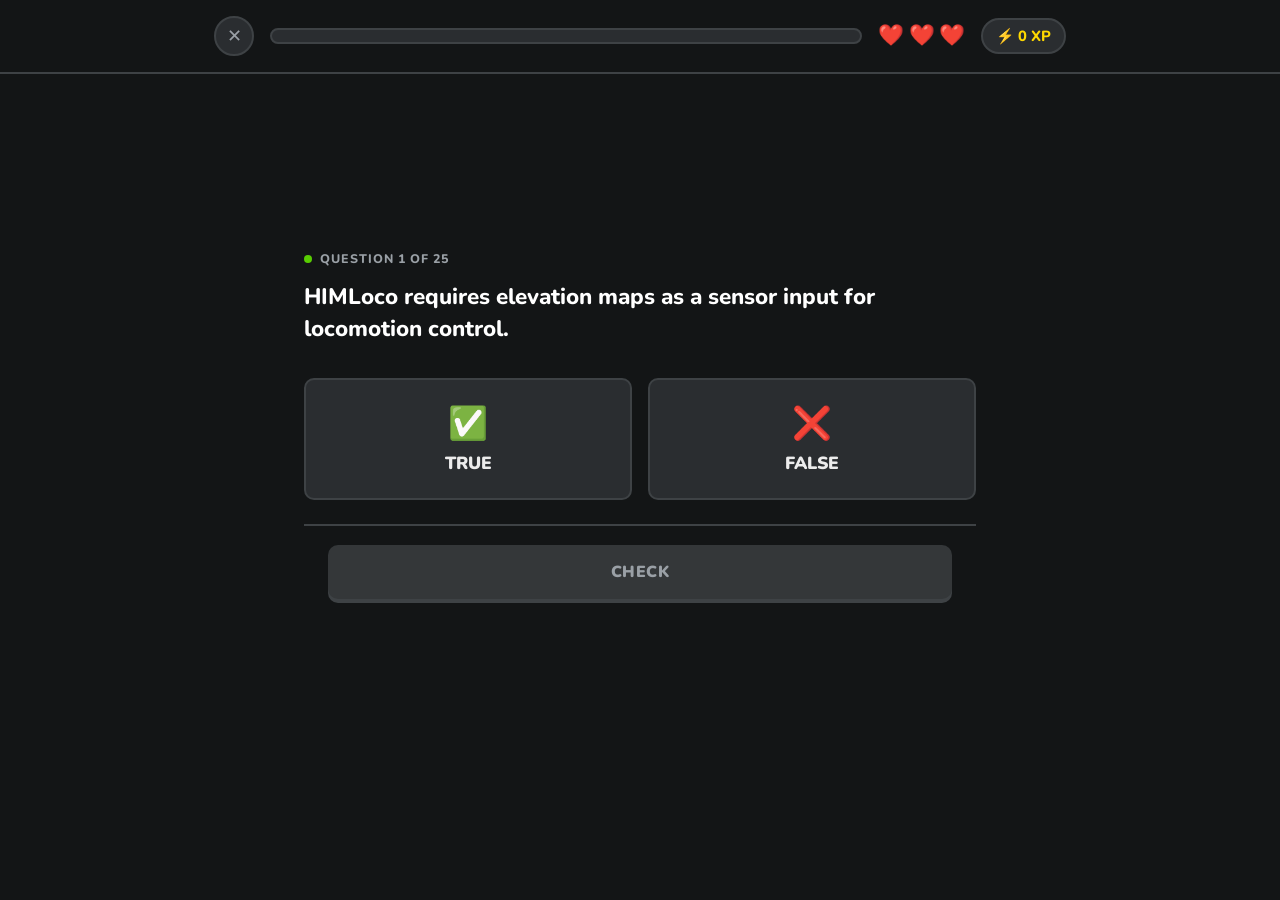
==== quiz.html @ 7a8cf4cb "🚀 Initial commit: Duolingo-style TEEP Internship quiz website - Two courses: HIMLoco (ICLR 2024) & N" ====
<!DOCTYPE html>
<html lang="en">
<head>
  <meta charset="UTF-8">
  <meta name="viewport" content="width=device-width, initial-scale=1.0">
  <title>Quiz — Hucenrotia Selection</title>
  <meta name="description" content="AI Robotics research quiz — HIMLoco and NaVILA">
  <link rel="stylesheet" href="css/style.css">
  <style>
    .quiz-body-inner { max-width: 720px; margin: 0 auto; }
    body { padding-bottom: 80px; }
  </style>
</head>
<body>

  <!-- Quiz Header -->
  <header class="quiz-header" id="quizHeader">
    <div class="container">
      <button class="btn-close" id="btnClose" title="Quit quiz">✕</button>
      <div class="progress-bar-wrap">
        <div class="progress-bar-fill" id="progressFill" style="width:0%"></div>
      </div>
      <div class="hearts" id="hearts"></div>
      <div class="xp-counter" id="xpCounter">⚡ 0 XP</div>
    </div>
  </header>

  <!-- Quiz Body -->
  <main class="quiz-body">
    <div class="container quiz-body-inner">
      <div class="question-counter" id="questionLabel">
        <span class="qc-dot"></span> Loading...
      </div>

      <!-- Image (hidden by default) -->
      <div class="question-image-wrap" id="imageWrap" style="display:none">
        <img id="questionImg" src="" alt="Paper figure">
        <div class="img-caption" id="imgCaption"></div>
      </div>

      <div class="question-text" id="questionText">Loading question...</div>

      <!-- Dynamic options area -->
      <div id="optionsArea"></div>

      <!-- Check button (hidden when feedback bar is active) -->
      <div class="quiz-footer" id="quizFooter">
        <div class="container" style="max-width:720px">
          <button class="btn-check idle" id="btnCheck" disabled>CHECK</button>
        </div>
      </div>
    </div>
  </main>

  <!-- Feedback Bar (slides up from bottom) -->
  <div class="feedback-bar" id="feedbackBar">
    <div class="feedback-inner">
      <div class="feedback-message">
        <div class="feedback-title" id="feedbackTitle"></div>
        <div class="feedback-explain" id="feedbackExplain"></div>
      </div>
      <button class="btn-continue" id="btnContinue">CONTINUE →</button>
    </div>
  </div>

  <!-- XP Popup -->
  <div class="xp-popup" id="xpPopup">+10 XP!</div>

  <!-- Quit Modal -->
  <div class="modal-overlay" id="modalOverlay">
    <div class="modal">
      <div class="modal-emoji">🤔</div>
      <h2>Quit the quiz?</h2>
      <p>Your progress will be saved but this session's XP will be counted so far.</p>
      <div class="modal-actions">
        <button class="btn-primary" id="modalCancel">Keep Going!</button>
        <button class="btn-secondary" id="modalQuit">Yes, quit</button>
      </div>
    </div>
  </div>

  <script src="js/app.js"></script>
  <script src="js/questions.js"></script>
  <script src="js/quiz.js"></script>
  <script>
    // Enable the check button properly — bridge between idle and enabled state
    document.addEventListener('DOMContentLoaded', () => {
      const btnCheck = document.getElementById('btnCheck');
      // Remove HTML disabled attr; our JS handles the visual state
      btnCheck.removeAttribute('disabled');
    });
  </script>
</body>
</html>
---- css/style.css ----
@import url('https://fonts.googleapis.com/css2?family=Nunito:wght@400;600;700;800;900&display=swap');
:root{--bg:#131516;--bg2:#1C1D1F;--card:#2A2D30;--card2:#343739;--border:#3E4245;--green:#58CC02;--green-dark:#46A302;--green-shadow:#3D8A00;--green-light:#D7FFB8;--green-bg:rgba(88,204,2,.12);--red:#FF4B4B;--red-dark:#CC3333;--red-light:#FFD0D0;--red-bg:rgba(255,75,75,.12);--blue:#1CB0F6;--blue-dark:#1899D6;--orange:#FF9600;--gold:#FFD900;--purple:#CE82FF;--white:#FFF;--text:#ECECEC;--text-muted:#9AA0A6;--radius:16px;--radius-sm:10px;--shadow:0 4px 0 rgba(0,0,0,.5);--shadow-green:0 4px 0 #3D8A00;--shadow-card:0 8px 32px rgba(0,0,0,.4);--transition:.18s ease;--font:'Nunito',sans-serif}
*,*::before,*::after{box-sizing:border-box;margin:0;padding:0}
html{scroll-behavior:smooth}
body{font-family:var(--font);background:var(--bg);color:var(--text);min-height:100vh;line-height:1.5;-webkit-font-smoothing:antialiased}
a{color:inherit;text-decoration:none}
img{max-width:100%;height:auto;display:block}
button{cursor:pointer;font-family:var(--font);border:none;outline:none}
::-webkit-scrollbar{width:6px}::-webkit-scrollbar-track{background:var(--bg2)}::-webkit-scrollbar-thumb{background:var(--border);border-radius:3px}
h1{font-size:clamp(1.8rem,4vw,2.8rem);font-weight:900;line-height:1.2}
h2{font-size:clamp(1.4rem,3vw,2rem);font-weight:800}
h3{font-size:1.2rem;font-weight:700}
p{font-size:1rem;color:var(--text-muted)}
.container{max-width:900px;margin:0 auto;padding:0 1.5rem}
.flex{display:flex}.flex-center{display:flex;align-items:center;justify-content:center}.flex-between{display:flex;align-items:center;justify-content:space-between}.flex-col{display:flex;flex-direction:column}
.gap-sm{gap:.5rem}.gap{gap:1rem}.gap-lg{gap:1.5rem}.text-center{text-align:center}.w-full{width:100%}

/* Navbar */
.navbar{position:sticky;top:0;z-index:100;background:rgba(19,21,22,.95);backdrop-filter:blur(12px);border-bottom:1px solid var(--border);padding:.8rem 0}
.navbar .container{display:flex;align-items:center;justify-content:space-between}
.navbar-brand{display:flex;align-items:center;gap:.6rem;font-weight:900;font-size:1.3rem;letter-spacing:-.5px}
.navbar-brand .logo-icon{width:36px;height:36px;background:var(--green);border-radius:10px;display:flex;align-items:center;justify-content:center;font-size:1.2rem;box-shadow:0 2px 0 var(--green-shadow)}
.navbar-xp{display:flex;align-items:center;gap:.4rem;background:var(--card);border:2px solid var(--border);border-radius:20px;padding:.4rem .9rem;font-weight:800;font-size:.9rem;color:var(--gold)}

/* Hero */
.hero{padding:5rem 0 3rem;text-align:center;position:relative;overflow:hidden}
.hero::before{content:'';position:absolute;top:-50%;left:50%;transform:translateX(-50%);width:600px;height:600px;background:radial-gradient(circle,rgba(88,204,2,.08) 0%,transparent 70%);pointer-events:none}
.hero-badge{display:inline-flex;align-items:center;gap:.4rem;background:rgba(88,204,2,.15);border:1px solid rgba(88,204,2,.3);color:var(--green);font-weight:700;font-size:.82rem;padding:.4rem 1rem;border-radius:20px;margin-bottom:1.5rem;letter-spacing:.5px;text-transform:uppercase}
.hero h1{margin-bottom:1rem}.hero h1 span{color:var(--green)}
.hero p{font-size:1.1rem;margin-bottom:2.5rem;max-width:560px;margin-left:auto;margin-right:auto}

/* Mascot */
.mascot{position:relative;display:inline-block;margin-bottom:2rem;animation:mascot-float 3s ease-in-out infinite}
.mascot-body{width:90px;height:100px;background:linear-gradient(135deg,#2A2D30 0%,#343739 100%);border-radius:50% 50% 40% 40%;border:3px solid var(--border);position:relative;margin:0 auto;box-shadow:0 8px 24px rgba(0,0,0,.4)}
.mascot-face{position:absolute;top:50%;left:50%;transform:translate(-50%,-55%);font-size:2.8rem}
.mascot-arm-l,.mascot-arm-r{position:absolute;top:30px;width:20px;height:50px;background:linear-gradient(135deg,#2A2D30,#343739);border-radius:10px;border:2px solid var(--border)}
.mascot-arm-l{left:-22px;transform:rotate(15deg)}.mascot-arm-r{right:-22px;transform:rotate(-15deg)}
.mascot-glow{position:absolute;inset:-10px;background:radial-gradient(circle,rgba(88,204,2,.2) 0%,transparent 70%);border-radius:50%;animation:pulse-glow 2s ease-in-out infinite}

/* Course cards */
.courses-section{padding:1rem 0 5rem}
.section-title{text-align:center;font-size:.8rem;font-weight:800;text-transform:uppercase;letter-spacing:1.5px;color:var(--text-muted);margin-bottom:2rem}
.courses-grid{display:grid;grid-template-columns:repeat(auto-fit,minmax(380px,1fr));gap:1.5rem}
.course-card{background:var(--card);border:2px solid var(--border);border-radius:var(--radius);overflow:hidden;transition:transform var(--transition),border-color var(--transition),box-shadow var(--transition);cursor:pointer;position:relative}
.course-card:hover{transform:translateY(-4px);border-color:var(--green);box-shadow:0 16px 48px rgba(88,204,2,.15)}
.course-card.himloco{--accent:#58CC02;--accent-bg:rgba(88,204,2,.08)}
.course-card.navila{--accent:#1CB0F6;--accent-bg:rgba(28,176,246,.08)}
.course-card-header{padding:1.5rem 1.5rem 1rem;background:var(--accent-bg);position:relative;overflow:hidden}
.course-card-header::after{content:'';position:absolute;top:-30px;right:-30px;width:100px;height:100px;background:radial-gradient(circle,var(--accent),transparent 70%);opacity:.15}
.course-tag{display:inline-flex;align-items:center;gap:.3rem;font-size:.72rem;font-weight:800;text-transform:uppercase;letter-spacing:1px;color:var(--accent);background:rgba(255,255,255,.08);padding:.25rem .75rem;border-radius:20px;border:1px solid var(--accent);margin-bottom:1rem}
.course-card-title{font-size:1.3rem;font-weight:900;color:var(--white);margin-bottom:.3rem}
.course-card-subtitle{font-size:.85rem;color:var(--text-muted)}
.course-card-body{padding:1.2rem 1.5rem}
.course-stats{display:flex;gap:1.5rem;margin-bottom:1.2rem}
.course-stat{display:flex;flex-direction:column}
.course-stat-value{font-size:1.1rem;font-weight:800;color:var(--white)}
.course-stat-label{font-size:.75rem;color:var(--text-muted);font-weight:600}
.course-progress-bar{height:8px;background:var(--border);border-radius:4px;overflow:hidden;margin-bottom:.5rem}
.course-progress-fill{height:100%;background:var(--accent);border-radius:4px;transition:width .6s cubic-bezier(.34,1.56,.64,1)}
.course-progress-text{font-size:.78rem;color:var(--text-muted);font-weight:600;margin-bottom:1.2rem}
.course-topics{display:flex;flex-wrap:wrap;gap:.4rem;margin-bottom:1.4rem}
.topic-chip{font-size:.72rem;font-weight:700;background:var(--card2);border:1px solid var(--border);border-radius:6px;padding:.25rem .65rem;color:var(--text-muted)}
.btn-start{width:100%;padding:.9rem;background:var(--accent);color:var(--bg);font-size:.95rem;font-weight:900;border-radius:var(--radius-sm);border:none;box-shadow:0 4px 0 color-mix(in srgb,var(--accent) 60%,black);transition:transform var(--transition),box-shadow var(--transition);text-transform:uppercase;letter-spacing:.5px;display:flex;align-items:center;justify-content:center;gap:.5rem}
.btn-start:hover{transform:translateY(-2px);box-shadow:0 6px 0 color-mix(in srgb,var(--accent) 60%,black)}
.btn-start:active{transform:translateY(2px)}

/* Stats row */
.stats-row{display:flex;justify-content:center;gap:3rem;padding:2rem 0;border-top:1px solid var(--border);border-bottom:1px solid var(--border);margin:2rem 0}
.stat-item{text-align:center}
.stat-num{font-size:2rem;font-weight:900;color:var(--green)}
.stat-desc{font-size:.82rem;color:var(--text-muted)}

/* Quiz header */
.quiz-header{position:sticky;top:0;z-index:50;background:var(--bg);border-bottom:2px solid var(--border);padding:1rem 0}
.quiz-header .container{display:flex;align-items:center;gap:1rem}
.btn-close{width:40px;height:40px;border-radius:50%;background:var(--card);border:2px solid var(--border);color:var(--text-muted);font-size:1.1rem;display:flex;align-items:center;justify-content:center;transition:all var(--transition);flex-shrink:0}
.btn-close:hover{border-color:var(--red);color:var(--red);background:var(--red-bg)}
.progress-bar-wrap{flex:1;height:16px;background:var(--card);border-radius:8px;overflow:hidden;border:2px solid var(--border)}
.progress-bar-fill{height:100%;background:linear-gradient(90deg,var(--green) 0%,#8BFF28 100%);border-radius:6px;transition:width .5s cubic-bezier(.34,1.56,.64,1);position:relative}
.progress-bar-fill::after{content:'';position:absolute;top:2px;left:8px;right:8px;height:4px;background:rgba(255,255,255,.4);border-radius:2px}
.hearts{display:flex;gap:.3rem;flex-shrink:0}
.heart{font-size:1.3rem;transition:transform .3s}
.heart.lost{filter:grayscale(1);opacity:.3;transform:scale(.9)}
.heart.breaking{animation:heart-break .4s ease forwards}
.xp-counter{display:flex;align-items:center;gap:.35rem;font-weight:800;font-size:.92rem;color:var(--gold);background:var(--card);border:2px solid var(--border);border-radius:20px;padding:.3rem .8rem;flex-shrink:0}

/* Quiz body */
.quiz-body{min-height:calc(100vh - 80px - 100px);display:flex;flex-direction:column;justify-content:center;padding:2.5rem 0}
.question-label{font-size:.78rem;font-weight:800;text-transform:uppercase;letter-spacing:1.5px;color:var(--text-muted);margin-bottom:1rem}
.question-text{font-size:clamp(1.1rem,2.5vw,1.4rem);font-weight:800;color:var(--white);margin-bottom:2rem;line-height:1.45}
.question-image-wrap{margin-bottom:1.5rem;border-radius:var(--radius);overflow:hidden;border:2px solid var(--border);position:relative;background:var(--card2)}
.question-image-wrap img{width:100%;max-height:340px;object-fit:contain;display:block}
.question-image-wrap .img-caption{position:absolute;bottom:0;left:0;right:0;background:linear-gradient(0deg,rgba(0,0,0,.8) 0%,transparent 100%);padding:1rem 1rem .7rem;font-size:.78rem;color:var(--text-muted);font-style:italic}

/* Options */
.options-grid{display:grid;grid-template-columns:1fr 1fr;gap:.85rem;margin-bottom:1.5rem}
.options-grid.single-col{grid-template-columns:1fr}
.option-btn{background:var(--card);border:2px solid var(--border);border-radius:var(--radius-sm);padding:1rem 1.2rem;color:var(--text);font-size:.95rem;font-weight:700;text-align:left;display:flex;align-items:center;gap:.75rem;transition:all var(--transition);cursor:pointer;position:relative;overflow:hidden}
.option-btn:hover:not(:disabled){border-color:var(--blue);background:rgba(28,176,246,.08);transform:translateY(-2px);box-shadow:0 4px 16px rgba(28,176,246,.15)}
.option-key{width:32px;height:32px;border-radius:8px;background:var(--card2);border:2px solid var(--border);display:flex;align-items:center;justify-content:center;font-size:.78rem;font-weight:900;color:var(--text-muted);flex-shrink:0;transition:all var(--transition)}
.option-text{flex:1;line-height:1.35}
.option-btn.selected{border-color:var(--blue);background:rgba(28,176,246,.12)}
.option-btn.selected .option-key{background:var(--blue);border-color:var(--blue);color:var(--white)}
.option-btn.correct{border-color:var(--green);background:var(--green-bg);animation:bounce-in .4s cubic-bezier(.34,1.56,.64,1)}
.option-btn.correct .option-key{background:var(--green);border-color:var(--green);color:var(--white)}
.option-btn.wrong{border-color:var(--red);background:var(--red-bg);animation:shake .4s ease}
.option-btn.wrong .option-key{background:var(--red);border-color:var(--red);color:var(--white)}
.option-btn:disabled{cursor:not-allowed;transform:none!important}

/* True/False */
.tf-grid{display:grid;grid-template-columns:1fr 1fr;gap:1rem;margin-bottom:1.5rem}
.tf-btn{padding:1.4rem;border-radius:var(--radius-sm);border:2px solid var(--border);background:var(--card);font-size:1.1rem;font-weight:900;color:var(--text);display:flex;flex-direction:column;align-items:center;gap:.4rem;transition:all var(--transition)}
.tf-btn .tf-icon{font-size:2rem}
.tf-btn:hover:not(:disabled){transform:translateY(-3px)}
.tf-btn.true-btn:hover:not(:disabled){border-color:var(--green);background:var(--green-bg)}
.tf-btn.false-btn:hover:not(:disabled){border-color:var(--red);background:var(--red-bg)}
.tf-btn.selected.true-btn{border-color:var(--green);background:var(--green-bg);color:var(--green)}
.tf-btn.selected.false-btn{border-color:var(--red);background:var(--red-bg);color:var(--red)}
.tf-btn.correct{border-color:var(--green);background:var(--green-bg);animation:bounce-in .4s cubic-bezier(.34,1.56,.64,1)}
.tf-btn.wrong{border-color:var(--red);background:var(--red-bg);animation:shake .4s ease}
.tf-btn:disabled{cursor:not-allowed;transform:none!important}

/* Fill in blank */
.fillblank-sentence{font-size:1.15rem;font-weight:700;color:var(--white);line-height:2;margin-bottom:1.5rem;padding:1.5rem;background:var(--card);border-radius:var(--radius-sm);border:2px solid var(--border)}
.blank-slot{display:inline-flex;align-items:center;min-width:140px;height:38px;background:var(--bg);border-bottom:3px solid var(--blue);border-radius:4px;padding:0 .75rem;font-weight:900;color:var(--blue);font-size:1rem;vertical-align:middle;cursor:pointer;transition:all var(--transition);justify-content:center}
.blank-slot.filled{background:rgba(28,176,246,.1)}
.blank-slot.correct{border-color:var(--green);color:var(--green);background:var(--green-bg)}
.blank-slot.wrong{border-color:var(--red);color:var(--red);background:var(--red-bg)}
.word-bank{display:flex;flex-wrap:wrap;gap:.6rem;padding:1.2rem;background:var(--card);border-radius:var(--radius-sm);border:2px solid var(--border);margin-bottom:1.5rem}
.word-chip{padding:.5rem 1rem;background:var(--bg);border:2px solid var(--border);border-radius:8px;font-size:.92rem;font-weight:800;color:var(--text);cursor:pointer;transition:all var(--transition);box-shadow:0 2px 0 rgba(0,0,0,.3)}
.word-chip:hover{border-color:var(--blue);color:var(--blue);transform:translateY(-2px)}
.word-chip.used{opacity:.3;cursor:not-allowed;transform:none!important}

/* Footer bar */
.quiz-footer{background:var(--bg);border-top:2px solid var(--border);padding:1.2rem 0;position:sticky;bottom:0;z-index:40}
.btn-check{width:100%;padding:1rem;font-size:1rem;font-weight:900;text-transform:uppercase;letter-spacing:.5px;border-radius:var(--radius-sm);border:none;transition:all var(--transition)}
.btn-check.idle{background:var(--card2);color:var(--text-muted);cursor:not-allowed;box-shadow:0 4px 0 var(--border)}
.btn-check.ready{background:var(--green);color:var(--bg);cursor:pointer;box-shadow:var(--shadow-green)}
.btn-check.ready:hover{transform:translateY(-2px);box-shadow:0 6px 0 var(--green-shadow)}
.btn-check.ready:active{transform:translateY(2px)}
.btn-check.continue-correct{background:var(--green);color:var(--bg);cursor:pointer;box-shadow:var(--shadow-green)}
.btn-check.continue-wrong{background:var(--red);color:var(--white);cursor:pointer;box-shadow:0 4px 0 var(--red-dark)}

/* Feedback bar */
.feedback-bar{position:fixed;bottom:0;left:0;right:0;z-index:60;padding:1.5rem 2rem;transform:translateY(100%);transition:transform .35s cubic-bezier(.34,1.56,.64,1)}
.feedback-bar.show{transform:translateY(0)}
.feedback-bar.correct-bar{background:var(--green-bg);border-top:3px solid var(--green)}
.feedback-bar.wrong-bar{background:var(--red-bg);border-top:3px solid var(--red)}
.feedback-inner{max-width:900px;margin:0 auto;display:flex;align-items:center;justify-content:space-between;gap:1rem}
.feedback-message{flex:1}
.feedback-message .feedback-title{font-size:1.1rem;font-weight:900;margin-bottom:.25rem}
.correct-bar .feedback-title{color:var(--green)}.wrong-bar .feedback-title{color:var(--red)}
.feedback-message .feedback-explain{font-size:.85rem;color:var(--text-muted);line-height:1.5}
.btn-continue{padding:.8rem 2rem;font-size:.95rem;font-weight:900;text-transform:uppercase;letter-spacing:.5px;border-radius:var(--radius-sm);border:none;cursor:pointer;white-space:nowrap;transition:all var(--transition)}
.correct-bar .btn-continue{background:var(--green);color:var(--bg);box-shadow:0 4px 0 var(--green-shadow)}
.wrong-bar .btn-continue{background:var(--red);color:var(--white);box-shadow:0 4px 0 var(--red-dark)}
.btn-continue:hover{transform:translateY(-2px)}
.btn-continue:active{transform:translateY(2px)}

/* XP popup */
.xp-popup{position:fixed;bottom:120px;right:2rem;background:var(--gold);color:#7B5800;font-weight:900;font-size:1rem;padding:.5rem 1.2rem;border-radius:20px;opacity:0;transform:translateY(20px);transition:all .3s ease;pointer-events:none;z-index:70;box-shadow:0 4px 16px rgba(255,217,0,.4)}
.xp-popup.show{opacity:1;transform:translateY(0)}.xp-popup.hide{opacity:0;transform:translateY(-30px)}

/* Results page */
.results-page{min-height:100vh;display:flex;flex-direction:column;align-items:center;justify-content:center;padding:2rem;text-align:center;position:relative;overflow:hidden}
.results-page canvas{position:fixed;top:0;left:0;width:100%;height:100%;pointer-events:none;z-index:0}
.results-card{position:relative;z-index:1;background:var(--card);border:2px solid var(--border);border-radius:24px;padding:3rem 2.5rem;max-width:520px;width:100%;box-shadow:var(--shadow-card)}
.results-emoji{font-size:5rem;margin-bottom:1rem}
.results-title{font-size:2rem;font-weight:900;color:var(--white);margin-bottom:.5rem}
.results-subtitle{color:var(--text-muted);margin-bottom:2.5rem}
.results-stats{display:grid;grid-template-columns:repeat(3,1fr);gap:1rem;margin-bottom:2.5rem}
.result-stat{background:var(--card2);border:2px solid var(--border);border-radius:var(--radius-sm);padding:1rem}
.result-stat-icon{font-size:1.5rem;margin-bottom:.4rem}
.result-stat-value{font-size:1.4rem;font-weight:900;color:var(--white)}
.result-stat-label{font-size:.72rem;font-weight:700;color:var(--text-muted);text-transform:uppercase;letter-spacing:.5px}
.results-accuracy-bar-wrap{background:var(--border);height:12px;border-radius:6px;overflow:hidden;margin-bottom:.5rem}
.results-accuracy-fill{height:100%;border-radius:6px;transition:width 1.2s cubic-bezier(.34,1.56,.64,1)}
.accuracy-good{background:linear-gradient(90deg,var(--green) 0%,#8BFF28 100%)}
.accuracy-mid{background:linear-gradient(90deg,var(--orange) 0%,#FFCA00 100%)}
.accuracy-low{background:linear-gradient(90deg,var(--red) 0%,#FF8080 100%)}
.results-actions{display:flex;flex-direction:column;gap:.75rem}
.btn-primary{padding:1rem;background:var(--green);color:var(--bg);font-size:1rem;font-weight:900;border-radius:var(--radius-sm);border:none;box-shadow:var(--shadow-green);text-transform:uppercase;letter-spacing:.5px;transition:all var(--transition);cursor:pointer}
.btn-primary:hover{transform:translateY(-2px);box-shadow:0 6px 0 var(--green-shadow)}
.btn-secondary{padding:1rem;background:transparent;color:var(--blue);font-size:.95rem;font-weight:800;border-radius:var(--radius-sm);border:2px solid var(--blue);text-transform:uppercase;letter-spacing:.5px;transition:all var(--transition);cursor:pointer}
.btn-secondary:hover{background:rgba(28,176,246,.1);transform:translateY(-1px)}

/* Modal */
.modal-overlay{position:fixed;inset:0;background:rgba(0,0,0,.75);backdrop-filter:blur(4px);z-index:200;display:flex;align-items:center;justify-content:center;padding:1rem;opacity:0;pointer-events:none;transition:opacity .3s}
.modal-overlay.open{opacity:1;pointer-events:all}
.modal{background:var(--card);border:2px solid var(--border);border-radius:24px;padding:2.5rem;max-width:400px;width:100%;text-align:center;box-shadow:var(--shadow-card);transform:scale(.9);transition:transform .3s cubic-bezier(.34,1.56,.64,1)}
.modal-overlay.open .modal{transform:scale(1)}
.modal-emoji{font-size:3.5rem;margin-bottom:1rem}
.modal h2{margin-bottom:.5rem}.modal p{margin-bottom:2rem}
.modal-actions{display:flex;flex-direction:column;gap:.75rem}

/* Misc */
.difficulty-dots{display:flex;gap:4px;margin-bottom:.5rem}
.dot{width:10px;height:10px;border-radius:50%;background:var(--border)}.dot.filled{background:var(--accent)}
.site-footer{border-top:1px solid var(--border);padding:2rem 0;text-align:center;color:var(--text-muted);font-size:.82rem}
.site-footer a{color:var(--green);font-weight:700}
.question-counter{font-size:.78rem;font-weight:800;text-transform:uppercase;letter-spacing:1px;color:var(--text-muted);margin-bottom:.75rem;display:flex;align-items:center;gap:.5rem}
.qc-dot{width:8px;height:8px;border-radius:50%;background:var(--green);display:inline-block;animation:pulse-glow 1.5s infinite}

/* Animations */
@keyframes mascot-float{0%,100%{transform:translateY(0)}50%{transform:translateY(-12px)}}
@keyframes pulse-glow{0%,100%{opacity:.5;transform:scale(.9)}50%{opacity:1;transform:scale(1.1)}}
@keyframes bounce-in{0%{transform:scale(.9)}60%{transform:scale(1.04)}100%{transform:scale(1)}}
@keyframes shake{0%,100%{transform:translateX(0)}20%{transform:translateX(-8px)}40%{transform:translateX(8px)}60%{transform:translateX(-6px)}80%{transform:translateX(6px)}}
@keyframes heart-break{0%{transform:scale(1)}30%{transform:scale(1.4)}100%{transform:scale(.8);filter:grayscale(1);opacity:.3}}
@keyframes fadeInUp{from{opacity:0;transform:translateY(24px)}to{opacity:1;transform:translateY(0)}}
@keyframes fadeIn{from{opacity:0}to{opacity:1}}
@keyframes pop{0%{transform:scale(.5);opacity:0}70%{transform:scale(1.1)}100%{transform:scale(1);opacity:1}}
.anim-fade-up{animation:fadeInUp .4s ease forwards}
.anim-fade{animation:fadeIn .3s ease forwards}
.anim-pop{animation:pop .5s cubic-bezier(.34,1.56,.64,1) forwards}

@media(max-width:640px){.courses-grid{grid-template-columns:1fr}.options-grid{grid-template-columns:1fr}.stats-row{gap:1.5rem}.feedback-inner{flex-direction:column;align-items:flex-start}.btn-continue{width:100%}}
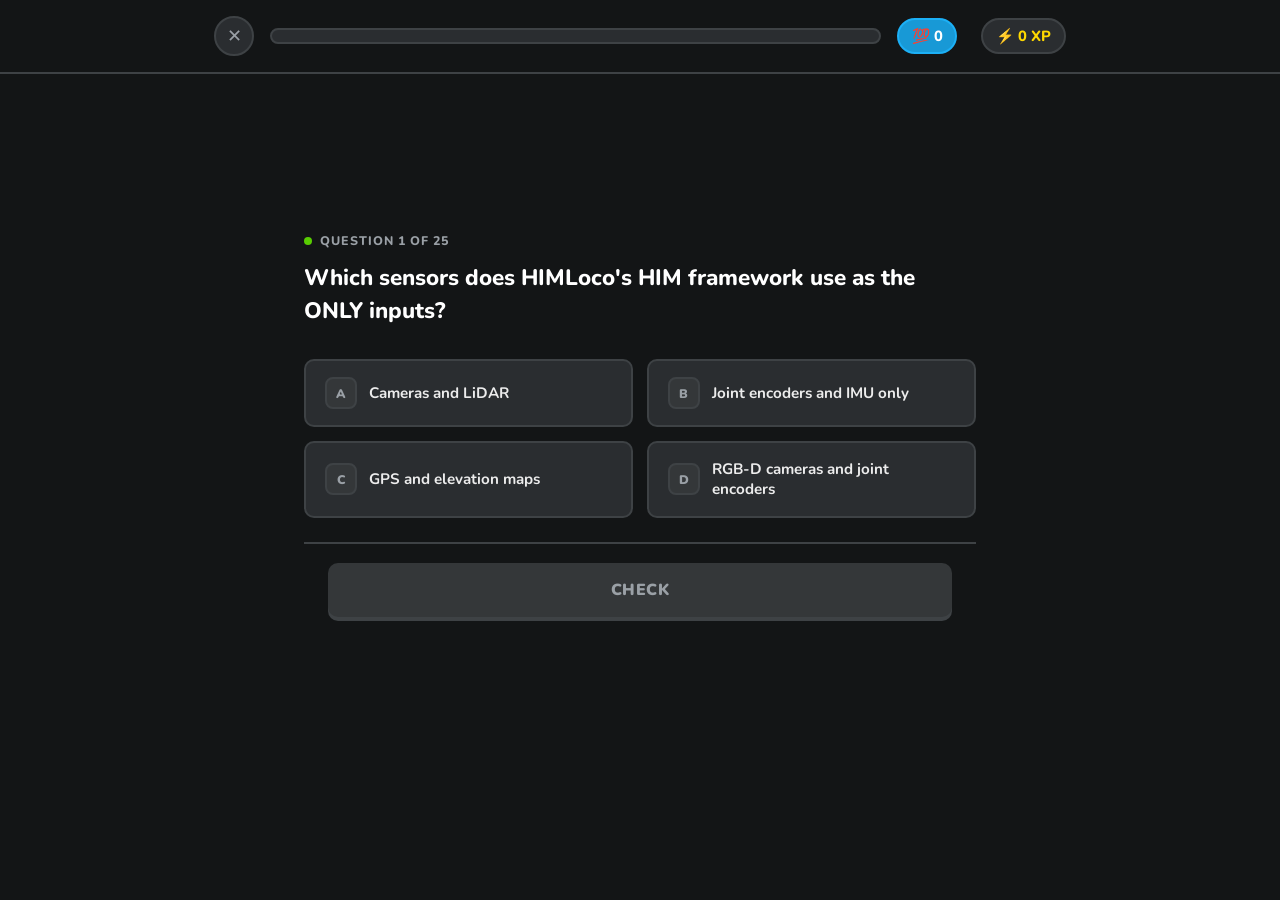
==== commit 1f66d9b2: "🌟 Add user registration, unlimited lives, and local leaderboard" ====
--- a/quiz.html
+++ b/quiz.html
@@ -20,7 +20,7 @@
       <div class="progress-bar-wrap">
         <div class="progress-bar-fill" id="progressFill" style="width:0%"></div>
       </div>
-      <div class="hearts" id="hearts"></div>
+      <div class="xp-counter" id="scoreCounter" style="color:var(--white);border-color:var(--blue);background:var(--blue-dark);margin-right:0.5rem">💯 0</div>
       <div class="xp-counter" id="xpCounter">⚡ 0 XP</div>
     </div>
   </header>
--- a/css/style.css
+++ b/css/style.css
@@ -215,3 +215,26 @@
 .anim-pop{animation:pop .5s cubic-bezier(.34,1.56,.64,1) forwards}
 
 @media(max-width:640px){.courses-grid{grid-template-columns:1fr}.options-grid{grid-template-columns:1fr}.stats-row{gap:1.5rem}.feedback-inner{flex-direction:column;align-items:flex-start}.btn-continue{width:100%}}
+
+/* =============================================
+   REGISTRATION & LEADERBOARD
+============================================= */
+.form-group { margin-bottom: 1.2rem; text-align: left; }
+.form-group label { display: block; font-size: 0.85rem; font-weight: 800; color: var(--text-muted); margin-bottom: 0.4rem; }
+.form-control { width: 100%; padding: 0.8rem 1rem; border-radius: 8px; border: 2px solid var(--border); background: var(--bg); color: var(--text); font-size: 1rem; font-family: var(--font); transition: border-color var(--transition); }
+.form-control:focus { border-color: var(--green); outline: none; }
+.error-msg { color: var(--red); font-size: 0.85rem; font-weight: 700; margin-top: 0.4rem; display: none; }
+.error-msg.show { display: block; }
+
+.leaderboard { margin-top: 2rem; border: 2px solid var(--border); border-radius: var(--radius-sm); overflow: hidden; background: var(--card2); }
+.leaderboard-header { background: rgba(0,0,0,0.2); padding: 1rem; font-weight: 800; font-size: 0.9rem; color: var(--text-muted); text-transform: uppercase; letter-spacing: 1px; display: grid; grid-template-columns: 3rem 1fr 4rem 5rem; gap: 1rem; }
+.leaderboard-row { display: grid; grid-template-columns: 3rem 1fr 4rem 5rem; gap: 1rem; padding: 1rem; border-top: 1px solid var(--border); align-items: center; transition: background 0.2s; }
+.leaderboard-row:hover { background: rgba(255,255,255,0.03); }
+.lb-rank { font-weight: 900; font-size: 1.1rem; color: var(--text-muted); text-align: center; }
+.lb-rank.top-1 { color: #FFD700; font-size: 1.4rem; }
+.lb-rank.top-2 { color: #C0C0C0; font-size: 1.2rem; }
+.lb-rank.top-3 { color: #CD7F32; font-size: 1.2rem; }
+.lb-name { font-weight: 800; color: var(--white); white-space: nowrap; overflow: hidden; text-overflow: ellipsis; }
+.lb-email { font-size: 0.75rem; color: var(--text-muted); font-weight: 600; margin-top: 0.2rem; white-space: nowrap; overflow: hidden; text-overflow: ellipsis; }
+.lb-score { font-weight: 900; color: var(--green); text-align: right; }
+.lb-xp { font-weight: 800; color: var(--gold); font-size: 0.85rem; text-align: right; }
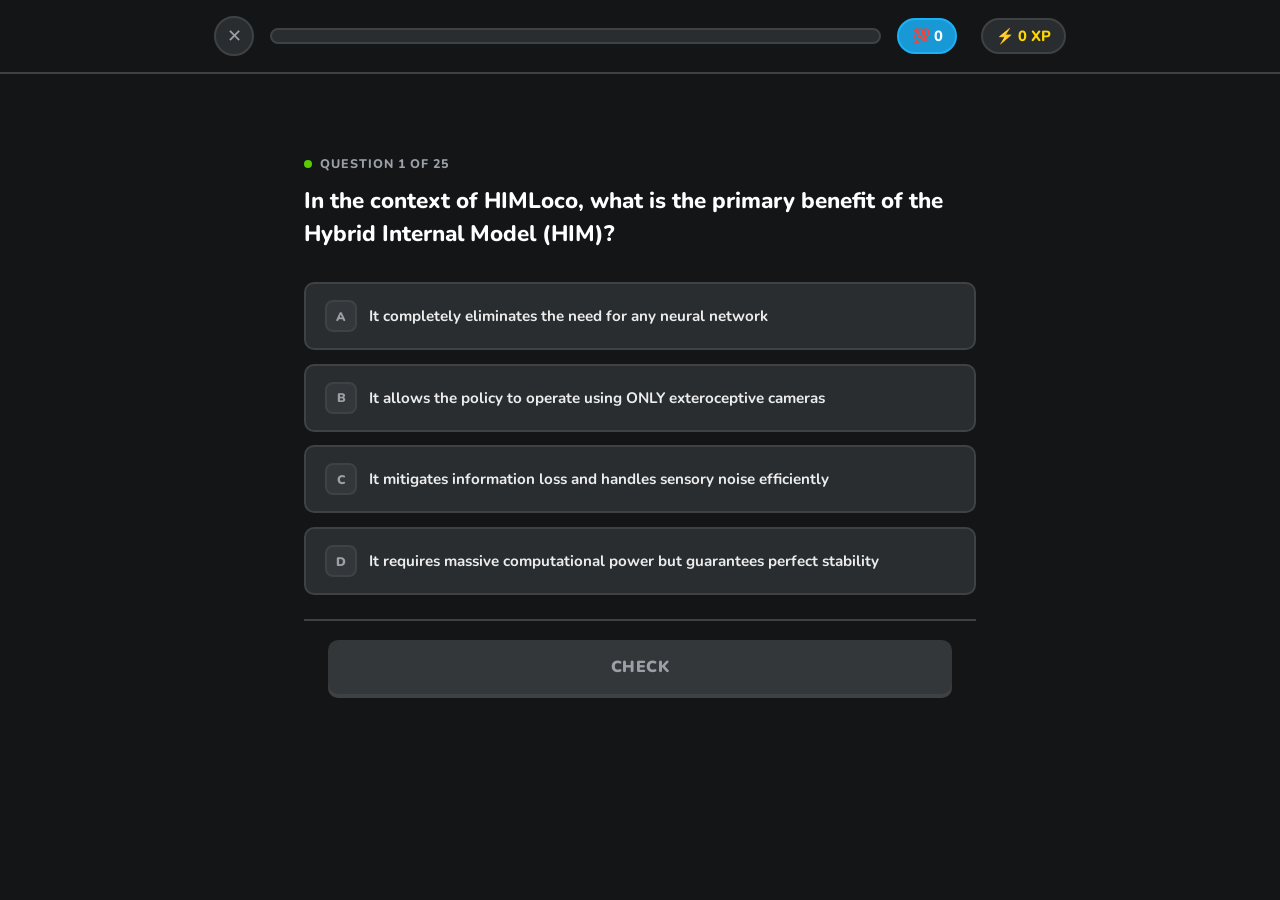
==== commit 8fb5ce60: "🧹 Cache-bust JS files to force refresh for clients" ====
--- a/quiz.html
+++ b/quiz.html
@@ -79,9 +79,9 @@
     </div>
   </div>
 
-  <script src="js/app.js"></script>
-  <script src="js/questions.js"></script>
-  <script src="js/quiz.js"></script>
+  <script src="js/app.js?v=2"></script>
+  <script src="js/questions.js?v=2"></script>
+  <script src="js/quiz.js?v=2"></script>
   <script>
     // Enable the check button properly — bridge between idle and enabled state
     document.addEventListener('DOMContentLoaded', () => {
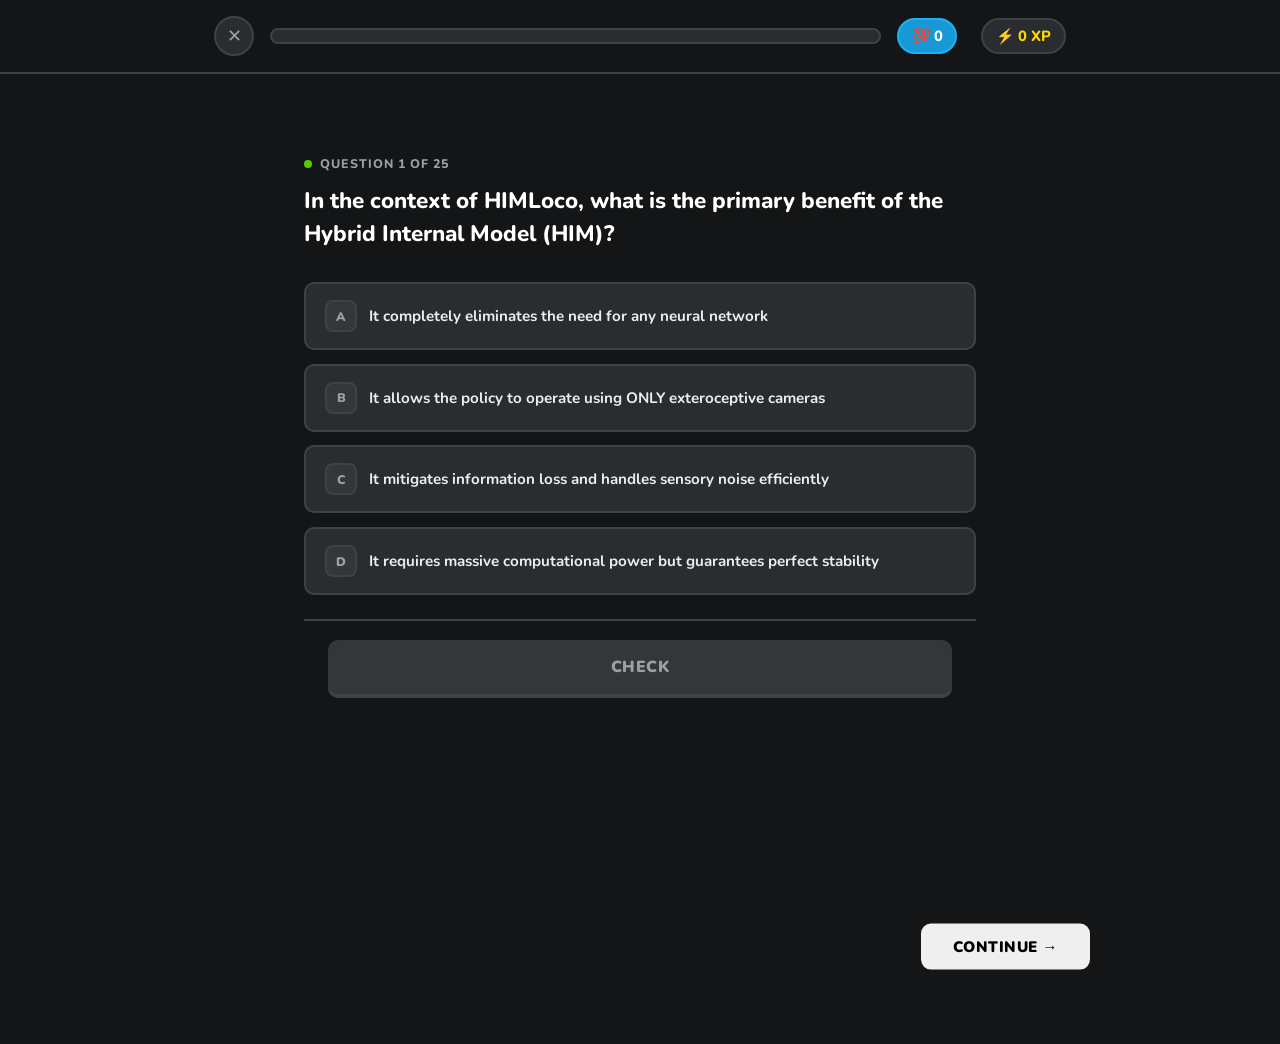
==== commit e05e9934: "📱 Fix mobile CSS cutoff and async Google Sheets saving" ====
--- a/quiz.html
+++ b/quiz.html
@@ -8,7 +8,7 @@
   <link rel="stylesheet" href="css/style.css">
   <style>
     .quiz-body-inner { max-width: 720px; margin: 0 auto; }
-    body { padding-bottom: 80px; }
+    body { padding-bottom: 250px; }
   </style>
 </head>
 <body>
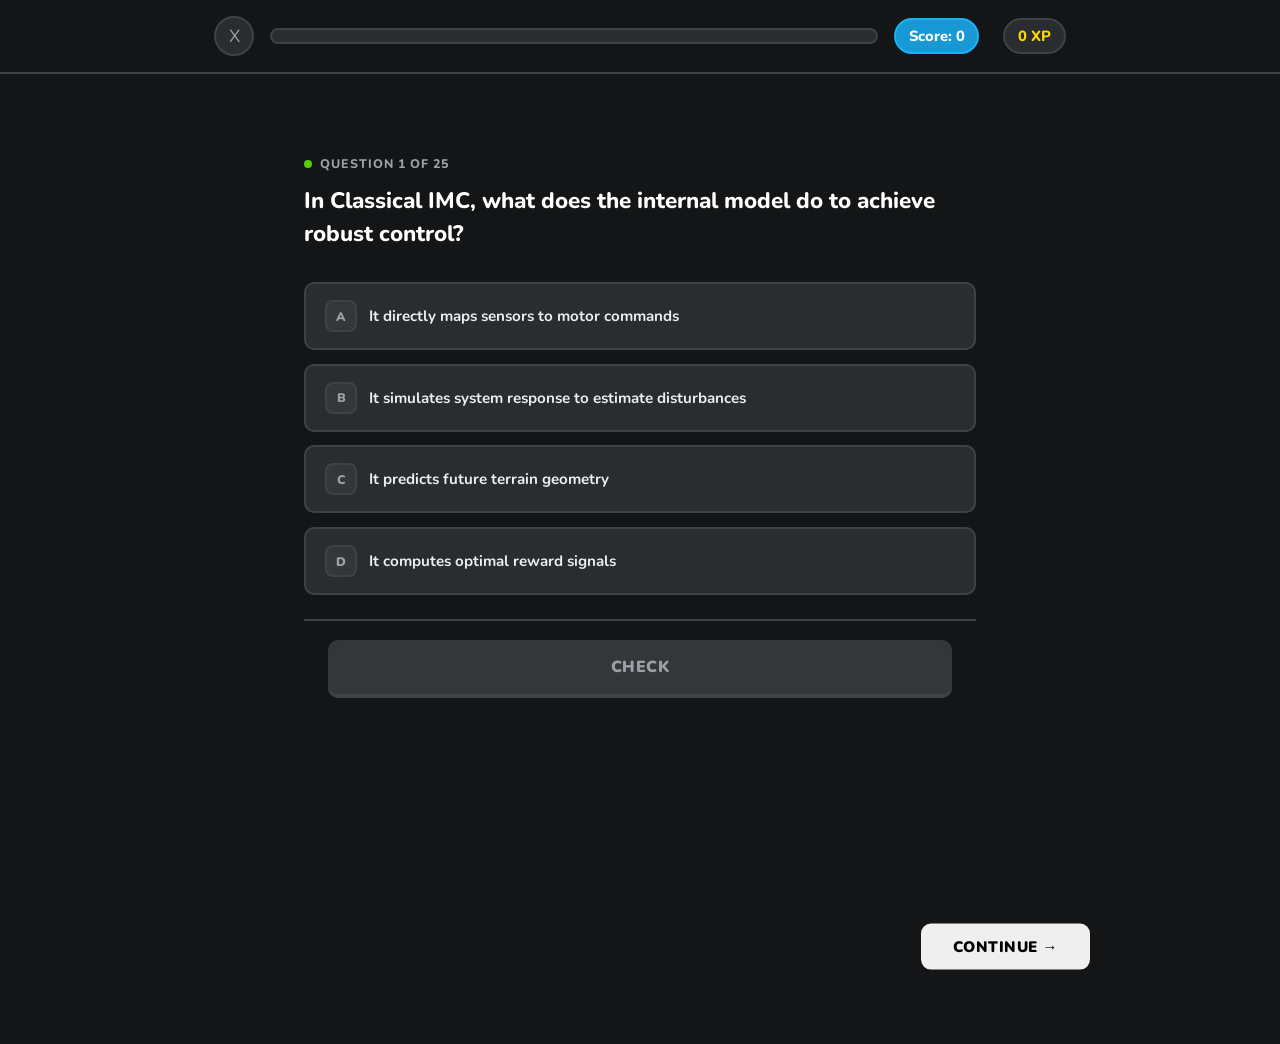
==== commit 7fc166a6: "✨ Remove all emoticons for a more professional academic look" ====
--- a/quiz.html
+++ b/quiz.html
@@ -16,12 +16,12 @@
   <!-- Quiz Header -->
   <header class="quiz-header" id="quizHeader">
     <div class="container">
-      <button class="btn-close" id="btnClose" title="Quit quiz">✕</button>
+      <button class="btn-close" id="btnClose" title="Quit quiz">X</button>
       <div class="progress-bar-wrap">
         <div class="progress-bar-fill" id="progressFill" style="width:0%"></div>
       </div>
-      <div class="xp-counter" id="scoreCounter" style="color:var(--white);border-color:var(--blue);background:var(--blue-dark);margin-right:0.5rem">💯 0</div>
-      <div class="xp-counter" id="xpCounter">⚡ 0 XP</div>
+      <div class="xp-counter" id="scoreCounter" style="color:var(--white);border-color:var(--blue);background:var(--blue-dark);margin-right:0.5rem">Score: 0</div>
+      <div class="xp-counter" id="xpCounter">0 XP</div>
     </div>
   </header>
 
@@ -69,7 +69,7 @@
   <!-- Quit Modal -->
   <div class="modal-overlay" id="modalOverlay">
     <div class="modal">
-      <div class="modal-emoji">🤔</div>
+      <div class="modal-emoji">QUIT</div>
       <h2>Quit the quiz?</h2>
       <p>Your progress will be saved but this session's XP will be counted so far.</p>
       <div class="modal-actions">
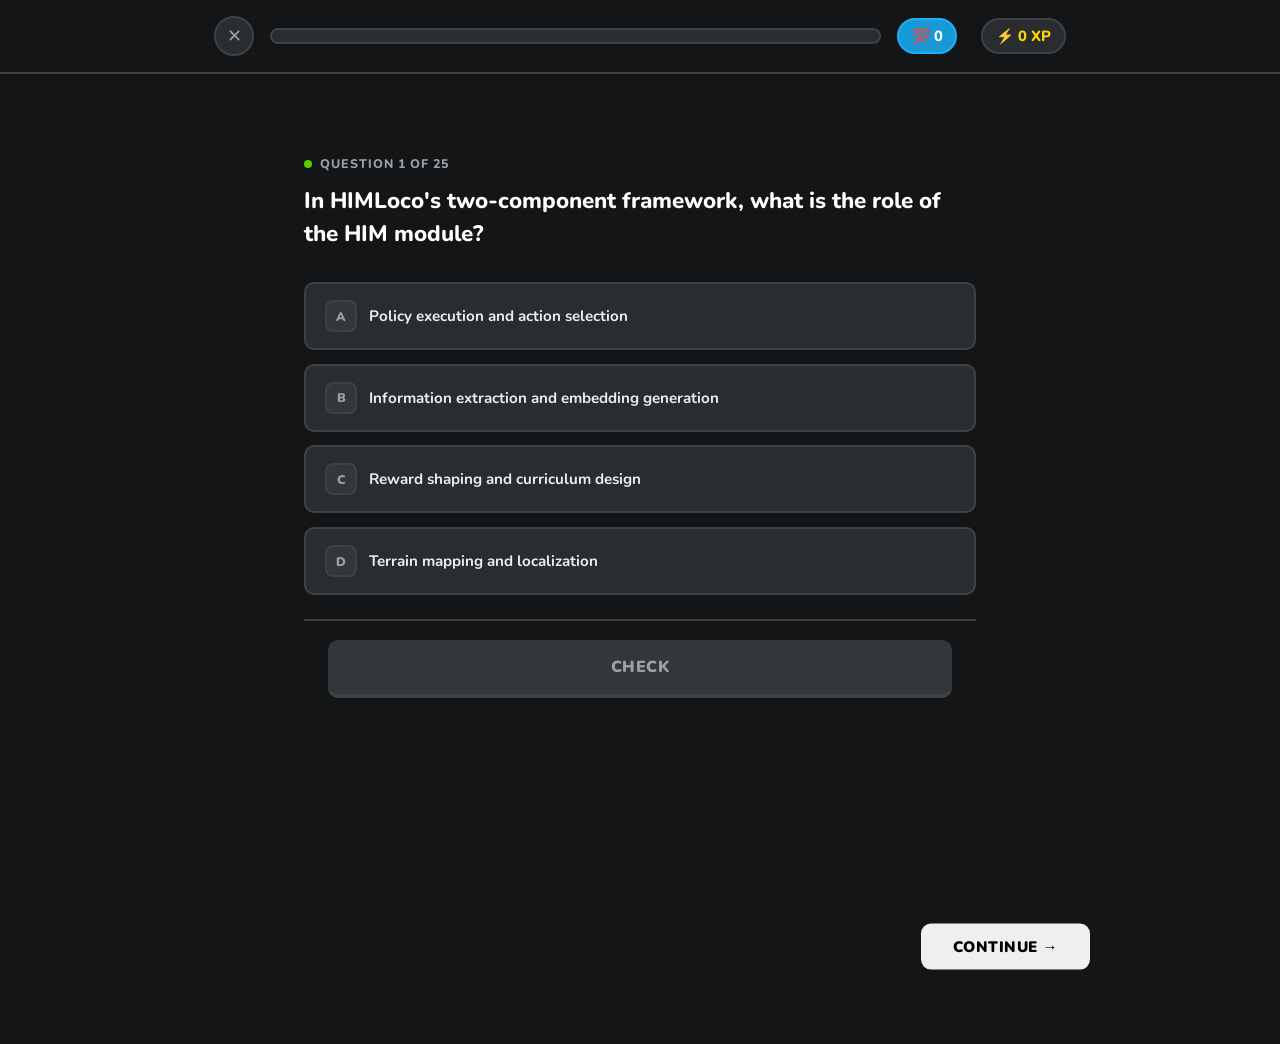
==== commit 22325293: "Revert "✨ Remove all emoticons for a more professional academic look" This reverts commit 7fc166a68d" ====
--- a/quiz.html
+++ b/quiz.html
@@ -16,12 +16,12 @@
   <!-- Quiz Header -->
   <header class="quiz-header" id="quizHeader">
     <div class="container">
-      <button class="btn-close" id="btnClose" title="Quit quiz">X</button>
+      <button class="btn-close" id="btnClose" title="Quit quiz">✕</button>
       <div class="progress-bar-wrap">
         <div class="progress-bar-fill" id="progressFill" style="width:0%"></div>
       </div>
-      <div class="xp-counter" id="scoreCounter" style="color:var(--white);border-color:var(--blue);background:var(--blue-dark);margin-right:0.5rem">Score: 0</div>
-      <div class="xp-counter" id="xpCounter">0 XP</div>
+      <div class="xp-counter" id="scoreCounter" style="color:var(--white);border-color:var(--blue);background:var(--blue-dark);margin-right:0.5rem">💯 0</div>
+      <div class="xp-counter" id="xpCounter">⚡ 0 XP</div>
     </div>
   </header>
 
@@ -69,7 +69,7 @@
   <!-- Quit Modal -->
   <div class="modal-overlay" id="modalOverlay">
     <div class="modal">
-      <div class="modal-emoji">QUIT</div>
+      <div class="modal-emoji">🤔</div>
       <h2>Quit the quiz?</h2>
       <p>Your progress will be saved but this session's XP will be counted so far.</p>
       <div class="modal-actions">
